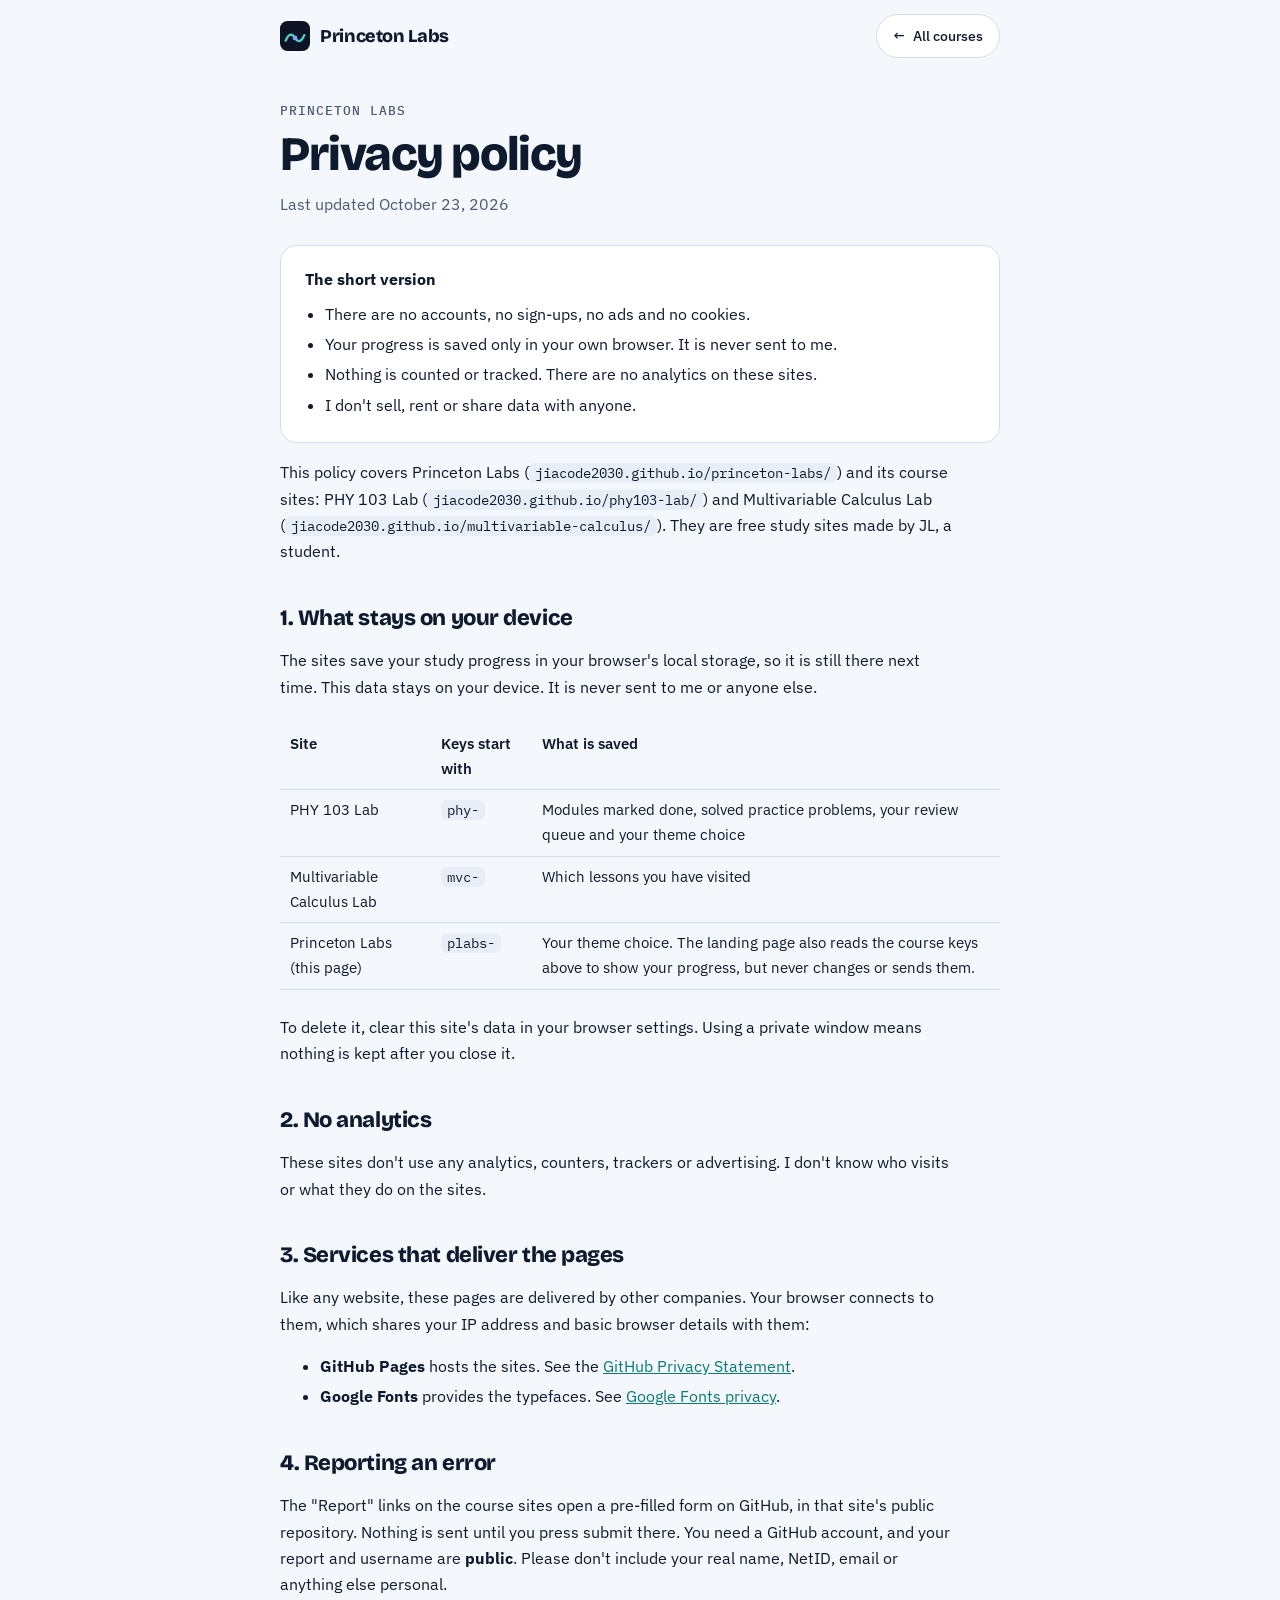
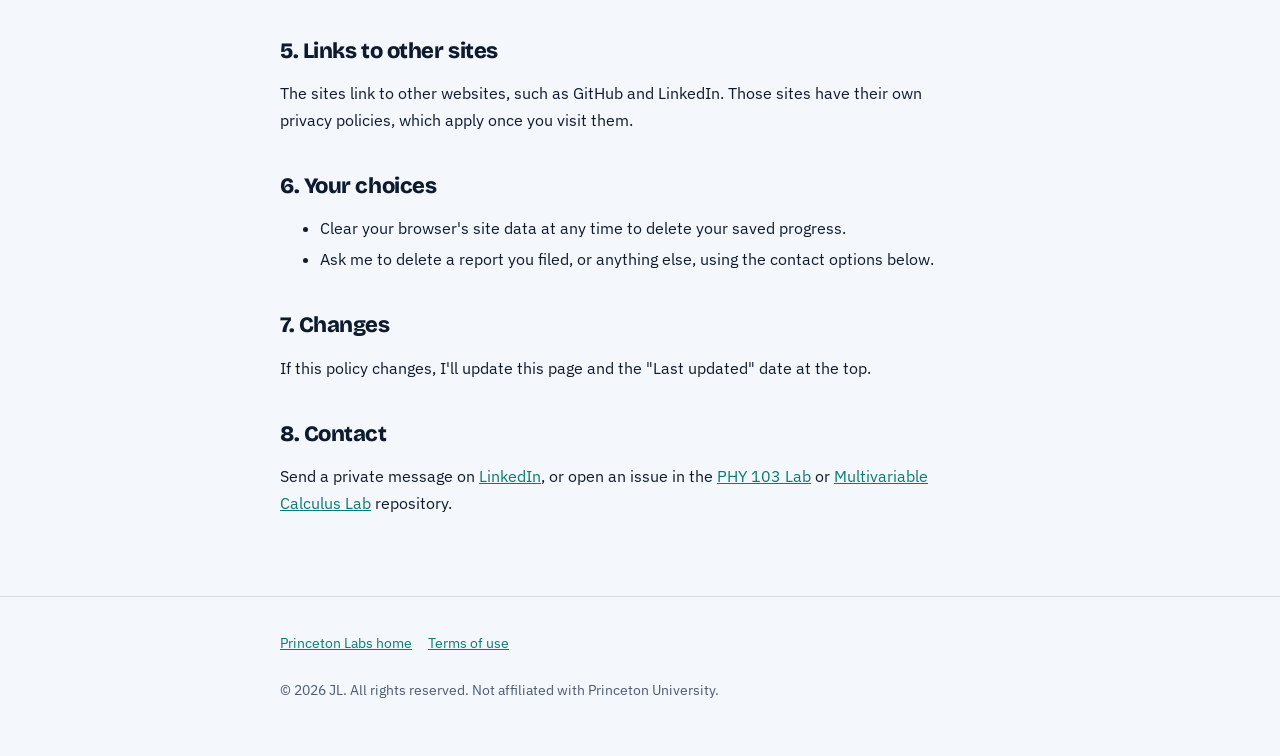
==== privacy.html @ 72dd3900 "Princeton Labs landing page, privacy policy and terms Cards for PHY 103 Lab and Multivariable Calcul" ====
<!doctype html>
<html lang="en">
<head>
<meta charset="utf-8">
<meta name="viewport" content="width=device-width, initial-scale=1">
<title>Privacy policy · Princeton Labs</title>
<meta name="description" content="How Princeton Labs handles your data: no accounts, no cookies, no analytics.">
<link rel="icon" href="data:image/svg+xml,%3Csvg xmlns='http://www.w3.org/2000/svg' viewBox='0 0 32 32'%3E%3Crect width='32' height='32' rx='8' fill='%230B1324'/%3E%3Cpath d='M6 21c3.5-8 7-8 10-3s6.5 5 10-3' fill='none' stroke='%234FD1C5' stroke-width='2.4' stroke-linecap='round'/%3E%3Ccircle cx='16' cy='18' r='2.6' fill='%238B9CFF'/%3E%3C/svg%3E">
<link rel="preconnect" href="https://fonts.googleapis.com">
<link rel="preconnect" href="https://fonts.gstatic.com" crossorigin>
<link rel="stylesheet" href="https://fonts.googleapis.com/css2?family=Bricolage+Grotesque:opsz,wght@12..96,800&family=IBM+Plex+Sans:wght@400;600&family=IBM+Plex+Mono:wght@500&display=swap">
<script>try{var t=localStorage.getItem('plabs-theme');if(t==='light'||t==='dark')document.documentElement.setAttribute('data-theme',t);}catch(e){}</script>
<link rel="stylesheet" href="legal.css">
</head>
<body>
<header class="top"><div class="wrap">
  <a class="brand" href="./" aria-label="Princeton Labs home">
    <svg width="30" height="30" viewBox="0 0 32 32" aria-hidden="true"><rect width="32" height="32" rx="8" fill="#0B1324"/><path d="M6 21c3.5-8 7-8 10-3s6.5 5 10-3" fill="none" stroke="#4FD1C5" stroke-width="2.4" stroke-linecap="round"/><circle cx="16" cy="18" r="2.6" fill="#8B9CFF"/></svg>
    Princeton Labs
  </a>
  <a class="back" href="./">← <span>All courses</span></a>
</div></header>

<main><div class="wrap">
  <p class="eyebrow">Princeton Labs</p>
  <h1>Privacy policy</h1>
  <p class="updated">Last updated October 23, 2026</p>

  <div class="summary">
    <strong>The short version</strong>
    <ul>
      <li>There are no accounts, no sign-ups, no ads and no cookies.</li>
      <li>Your progress is saved only in your own browser. It is never sent to me.</li>
      <li>Nothing is counted or tracked. There are no analytics on these sites.</li>
      <li>I don't sell, rent or share data with anyone.</li>
    </ul>
  </div>

  <p>This policy covers Princeton Labs (<code>jiacode2030.github.io/princeton-labs/</code>) and its course sites: PHY 103 Lab (<code>jiacode2030.github.io/phy103-lab/</code>) and Multivariable Calculus Lab (<code>jiacode2030.github.io/multivariable-calculus/</code>). They are free study sites made by JL, a student.</p>

  <h2>1. What stays on your device</h2>
  <p>The sites save your study progress in your browser's local storage, so it is still there next time. This data stays on your device. It is never sent to me or anyone else.</p>
  <div class="tw"><table>
    <tr><th>Site</th><th>Keys start with</th><th>What is saved</th></tr>
    <tr><td>PHY 103 Lab</td><td><code>phy-</code></td><td>Modules marked done, solved practice problems, your review queue and your theme choice</td></tr>
    <tr><td>Multivariable Calculus Lab</td><td><code>mvc-</code></td><td>Which lessons you have visited</td></tr>
    <tr><td>Princeton Labs (this page)</td><td><code>plabs-</code></td><td>Your theme choice. The landing page also reads the course keys above to show your progress, but never changes or sends them.</td></tr>
  </table></div>
  <p>To delete it, clear this site's data in your browser settings. Using a private window means nothing is kept after you close it.</p>

  <h2>2. No analytics</h2>
  <p>These sites don't use any analytics, counters, trackers or advertising. I don't know who visits or what they do on the sites.</p>

  <h2>3. Services that deliver the pages</h2>
  <p>Like any website, these pages are delivered by other companies. Your browser connects to them, which shares your IP address and basic browser details with them:</p>
  <ul>
    <li><strong>GitHub Pages</strong> hosts the sites. See the <a href="https://docs.github.com/en/site-policy/privacy-policies/github-general-privacy-statement" rel="noopener">GitHub Privacy Statement</a>.</li>
    <li><strong>Google Fonts</strong> provides the typefaces. See <a href="https://developers.google.com/fonts/faq/privacy" rel="noopener">Google Fonts privacy</a>.</li>
  </ul>

  <h2>4. Reporting an error</h2>
  <p>The "Report" links on the course sites open a pre-filled form on GitHub, in that site's public repository. Nothing is sent until you press submit there. You need a GitHub account, and your report and username are <strong>public</strong>. Please don't include your real name, NetID, email or anything else personal.</p>

  <h2>5. Links to other sites</h2>
  <p>The sites link to other websites, such as GitHub and LinkedIn. Those sites have their own privacy policies, which apply once you visit them.</p>

  <h2>6. Your choices</h2>
  <ul>
    <li>Clear your browser's site data at any time to delete your saved progress.</li>
    <li>Ask me to delete a report you filed, or anything else, using the contact options below.</li>
  </ul>

  <h2>7. Changes</h2>
  <p>If this policy changes, I'll update this page and the "Last updated" date at the top.</p>

  <h2>8. Contact</h2>
  <p>Send a private message on <a href="https://www.linkedin.com/in/jiarui-li2030" rel="noopener">LinkedIn</a>, or open an issue in the <a href="https://github.com/jiacode2030/phy103-lab/issues" rel="noopener">PHY 103 Lab</a> or <a href="https://github.com/jiacode2030/multivariable-calculus/issues" rel="noopener">Multivariable Calculus Lab</a> repository.</p>
</div></main>

<footer><div class="wrap">
  <a href="./">Princeton Labs home</a><a href="terms.html">Terms of use</a>
  <p>© 2026 JL. All rights reserved. Not affiliated with Princeton University.</p>
</div></footer>
</body>
</html>
---- legal.css ----
/* Shared styles for privacy.html and terms.html (same tokens as index.html, Princeton Labs colors). */
:root{
  --bg:#F4F7FC; --surface:#FFFFFF; --sunk:#E8EEF7; --ink:#0E1B2E; --muted:#4A5B73; --line:#D4DEEB;
  --brand:#0B7A75; --focus:#0B7A75;
  --f-display:"Bricolage Grotesque","Avenir Next",system-ui,sans-serif;
  --f-body:"IBM Plex Sans",system-ui,-apple-system,"Segoe UI",sans-serif;
  --f-mono:"IBM Plex Mono",ui-monospace,"SF Mono",Menlo,monospace;
  color-scheme:light;
}
@media (prefers-color-scheme: dark){
  :root:not([data-theme="light"]){
    --bg:#0A1220; --surface:#101A2C; --sunk:#16223A; --ink:#E4ECF7; --muted:#9AACC5; --line:#22324D;
    --brand:#4FD1C5; --focus:#6EE0D5; color-scheme:dark;
  }
}
:root[data-theme="dark"]{
  --bg:#0A1220; --surface:#101A2C; --sunk:#16223A; --ink:#E4ECF7; --muted:#9AACC5; --line:#22324D;
  --brand:#4FD1C5; --focus:#6EE0D5; color-scheme:dark;
}
*,*::before,*::after{box-sizing:border-box}
html{-webkit-text-size-adjust:100%}
body{margin:0;background:var(--bg);color:var(--ink);font:16px/1.65 var(--f-body);overflow-x:hidden}
:focus-visible{outline:3px solid var(--focus);outline-offset:3px;border-radius:6px}
.wrap{max-width:760px;margin:0 auto;padding:0 20px}
.top .wrap{display:flex;align-items:center;justify-content:space-between;gap:12px;min-height:72px}
.brand{display:flex;align-items:center;gap:10px;font:800 18px/1 var(--f-display);letter-spacing:-.02em;text-decoration:none;color:inherit;min-height:44px}
.back{display:inline-flex;align-items:center;gap:8px;min-height:44px;padding:0 16px;border:1px solid var(--line);border-radius:999px;background:var(--surface);color:var(--ink);font:500 14px/1 var(--f-body);text-decoration:none}
.back:hover{border-color:var(--brand)}
main{padding:32px 0 64px}
.eyebrow{font:500 12.5px/1 var(--f-mono);letter-spacing:.08em;text-transform:uppercase;color:var(--muted);margin:0 0 12px}
h1{font:800 clamp(34px,6vw,48px)/1.05 var(--f-display);letter-spacing:-.03em;margin:0 0 12px}
h2{font:800 22px/1.2 var(--f-display);letter-spacing:-.02em;margin:40px 0 8px}
.updated{color:var(--muted);margin:0 0 28px}
.summary{background:var(--surface);border:1px solid var(--line);border-radius:16px;padding:20px 24px;margin:0 0 8px}
.summary ul{margin:8px 0 0;padding-left:20px}
p,li{max-width:68ch}
li{margin:4px 0}
a{color:var(--brand)}
code{font:14px var(--f-mono);background:var(--sunk);padding:1px 6px;border-radius:6px}
table{border-collapse:collapse;width:100%;font-size:15px;margin:8px 0}
th,td{text-align:left;padding:8px 10px;border-bottom:1px solid var(--line);vertical-align:top}
th{font-weight:600}
.tw{overflow-x:auto}
footer{border-top:1px solid var(--line);padding:24px 0 40px;color:var(--muted);font-size:14px}
footer a{display:inline-flex;align-items:center;min-height:44px;margin-right:16px}
@media (max-width:560px){.wrap{padding:0 16px}.back span{display:none}}
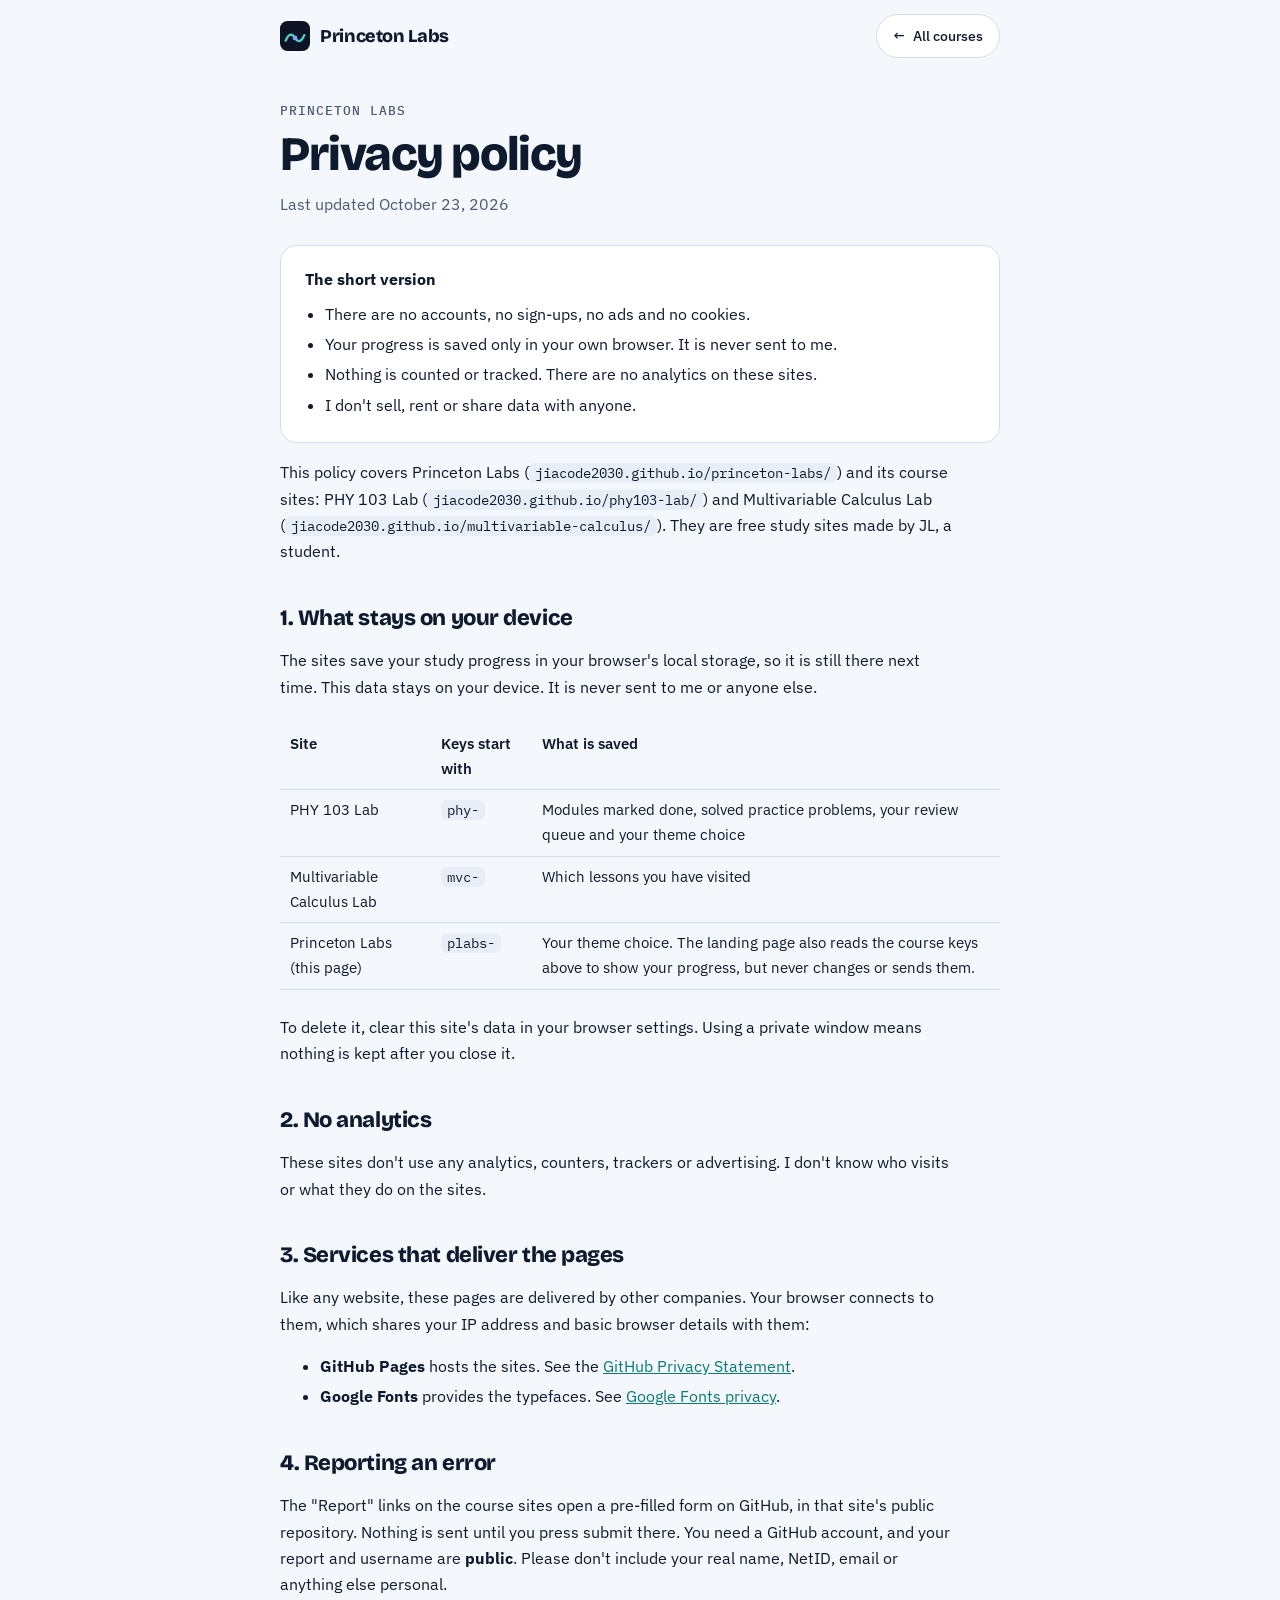
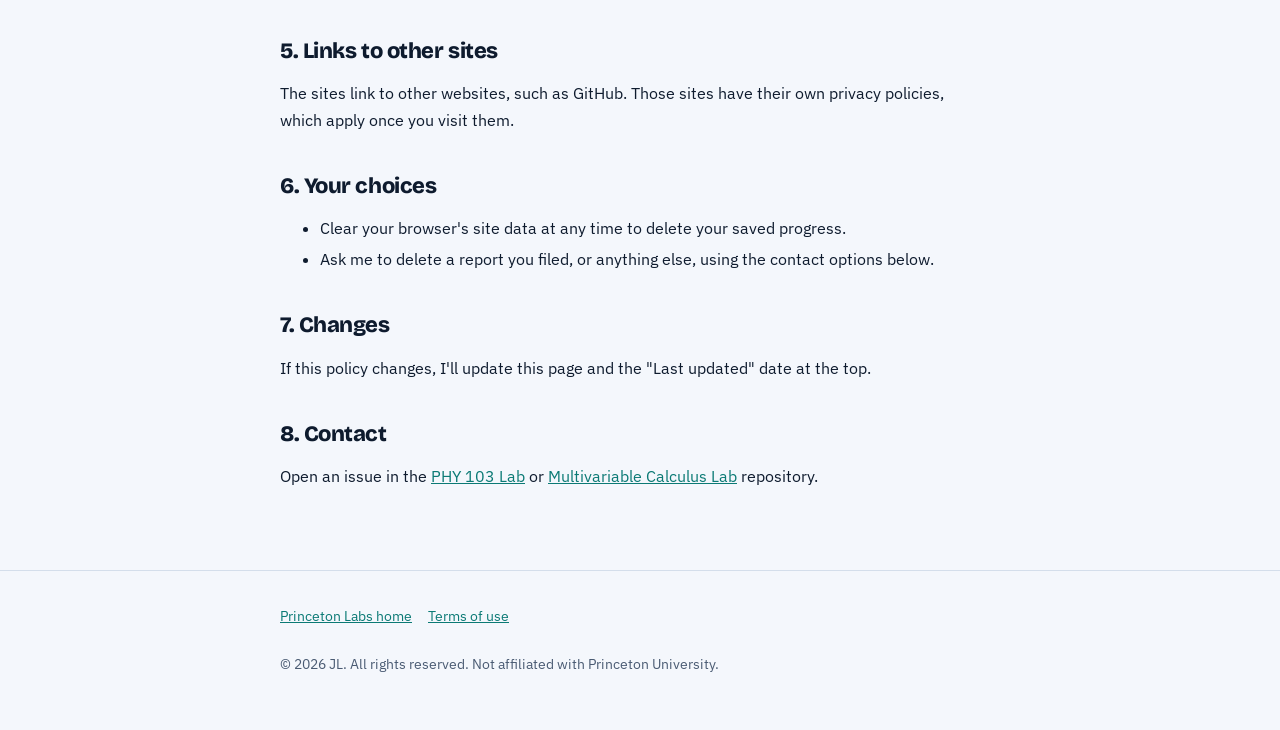
==== commit af301a2c: "Remove credit line and LinkedIn; contact via GitHub issues Footer keeps copyright, last updated and " ====
--- a/privacy.html
+++ b/privacy.html
@@ -62,7 +62,7 @@
   <p>The "Report" links on the course sites open a pre-filled form on GitHub, in that site's public repository. Nothing is sent until you press submit there. You need a GitHub account, and your report and username are <strong>public</strong>. Please don't include your real name, NetID, email or anything else personal.</p>
 
   <h2>5. Links to other sites</h2>
-  <p>The sites link to other websites, such as GitHub and LinkedIn. Those sites have their own privacy policies, which apply once you visit them.</p>
+  <p>The sites link to other websites, such as GitHub. Those sites have their own privacy policies, which apply once you visit them.</p>
 
   <h2>6. Your choices</h2>
   <ul>
@@ -74,7 +74,7 @@
   <p>If this policy changes, I'll update this page and the "Last updated" date at the top.</p>
 
   <h2>8. Contact</h2>
-  <p>Send a private message on <a href="https://www.linkedin.com/in/jiarui-li2030" rel="noopener">LinkedIn</a>, or open an issue in the <a href="https://github.com/jiacode2030/phy103-lab/issues" rel="noopener">PHY 103 Lab</a> or <a href="https://github.com/jiacode2030/multivariable-calculus/issues" rel="noopener">Multivariable Calculus Lab</a> repository.</p>
+  <p>Open an issue in the <a href="https://github.com/jiacode2030/phy103-lab/issues" rel="noopener">PHY 103 Lab</a> or <a href="https://github.com/jiacode2030/multivariable-calculus/issues" rel="noopener">Multivariable Calculus Lab</a> repository.</p>
 </div></main>
 
 <footer><div class="wrap">
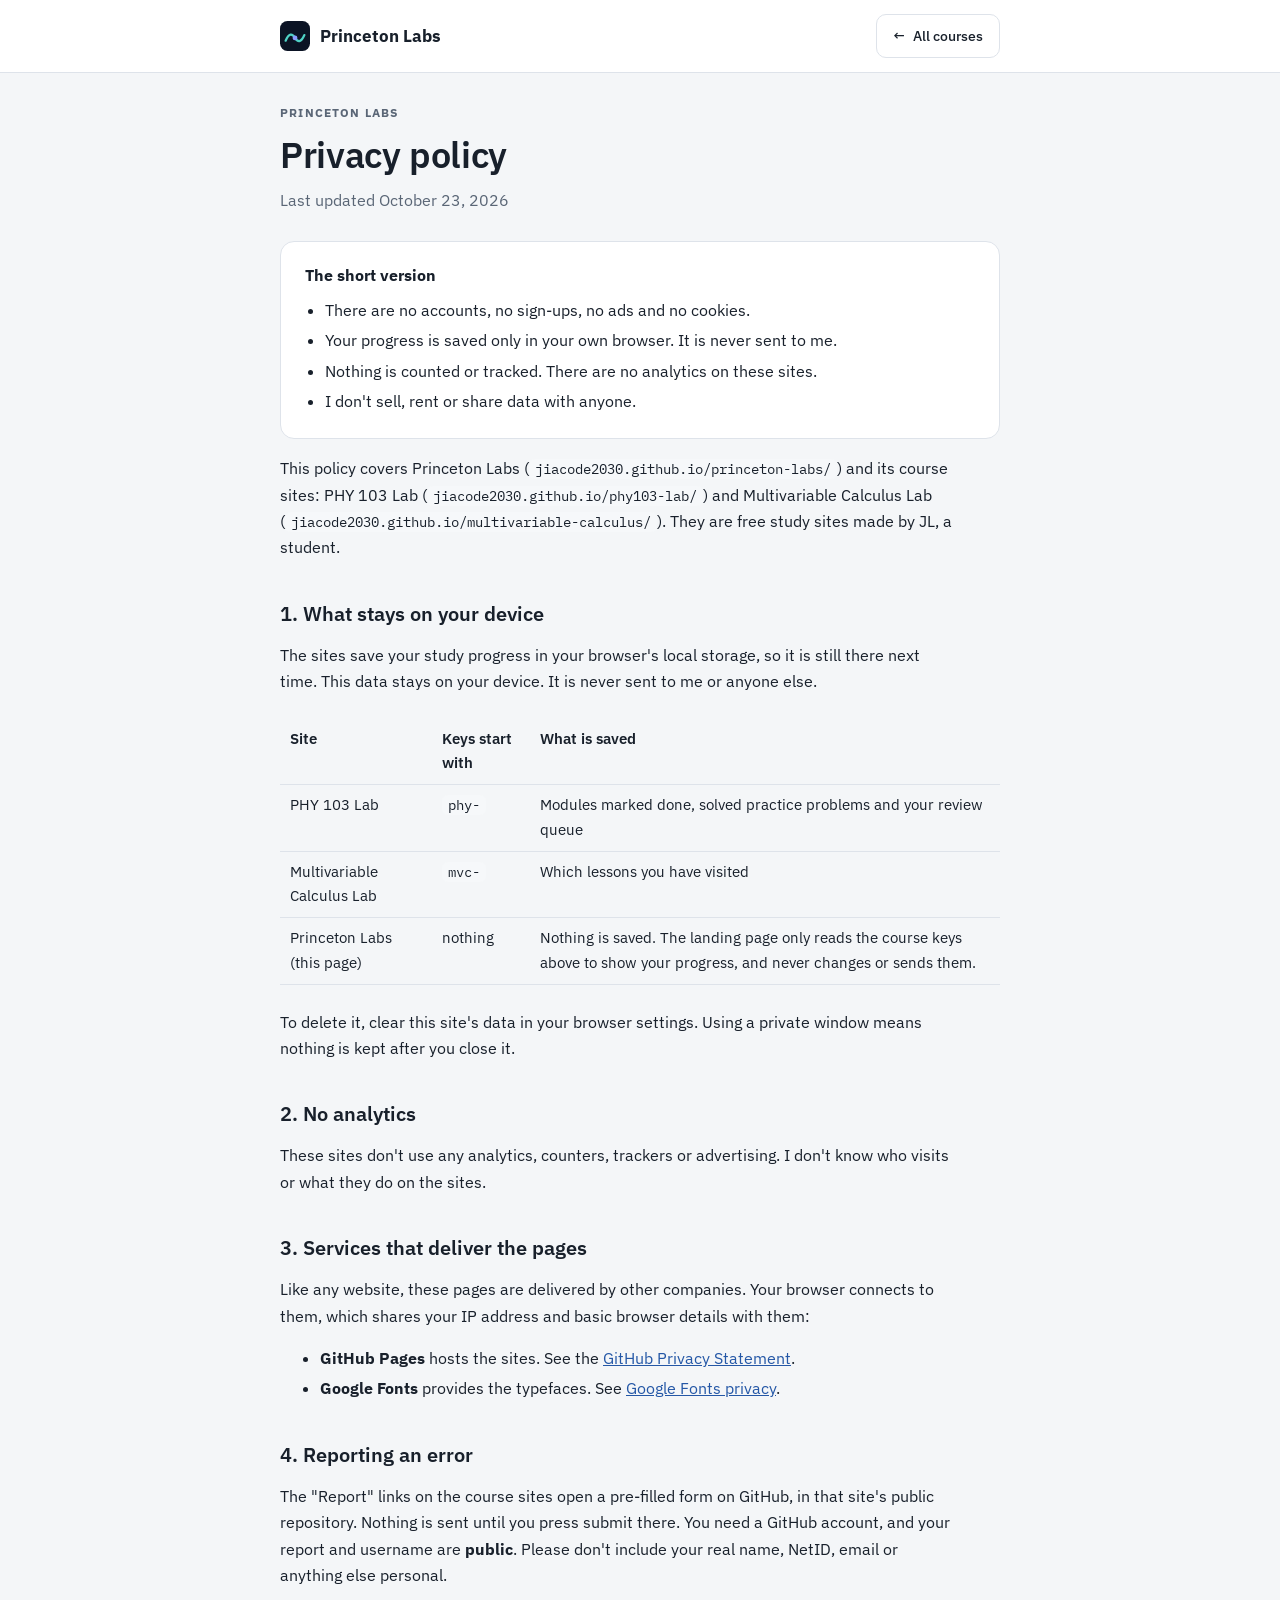
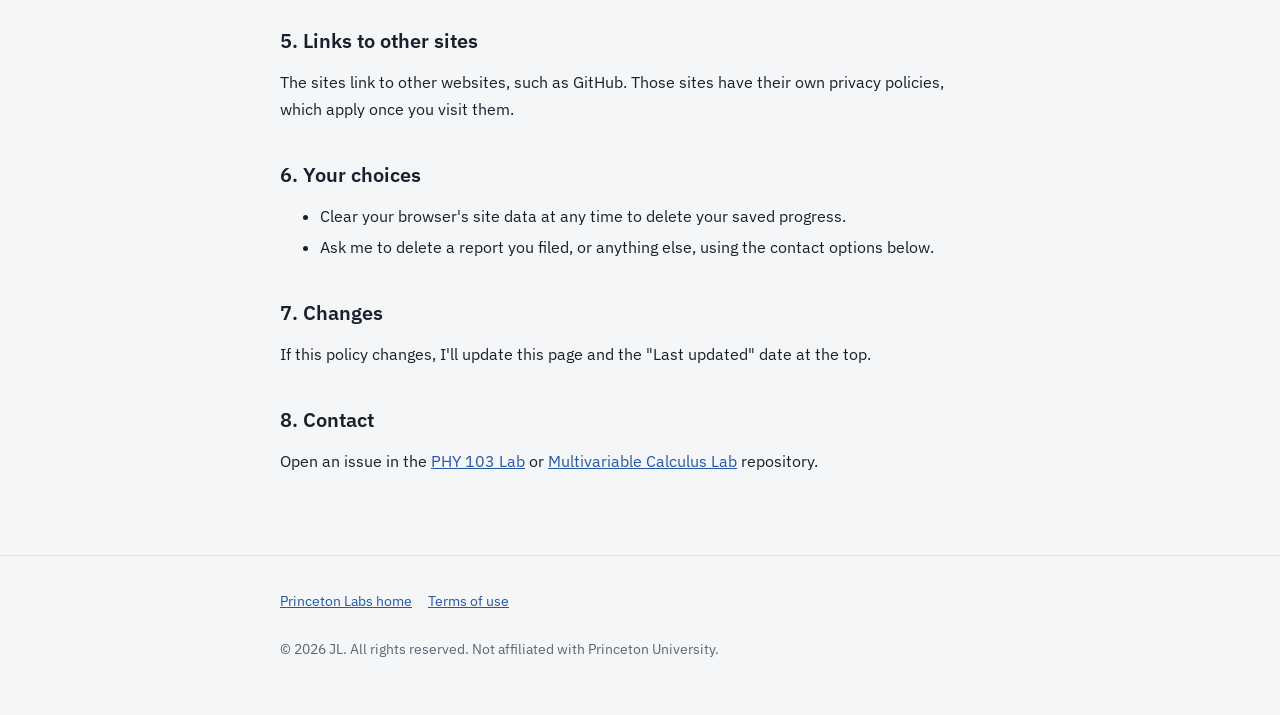
==== commit a538f1a5: "Match the Multivariable Calculus Lab look; plain credit Light only, IBM Plex / STIX fonts, one blue " ====
--- a/privacy.html
+++ b/privacy.html
@@ -8,8 +8,7 @@
 <link rel="icon" href="data:image/svg+xml,%3Csvg xmlns='http://www.w3.org/2000/svg' viewBox='0 0 32 32'%3E%3Crect width='32' height='32' rx='8' fill='%230B1324'/%3E%3Cpath d='M6 21c3.5-8 7-8 10-3s6.5 5 10-3' fill='none' stroke='%234FD1C5' stroke-width='2.4' stroke-linecap='round'/%3E%3Ccircle cx='16' cy='18' r='2.6' fill='%238B9CFF'/%3E%3C/svg%3E">
 <link rel="preconnect" href="https://fonts.googleapis.com">
 <link rel="preconnect" href="https://fonts.gstatic.com" crossorigin>
-<link rel="stylesheet" href="https://fonts.googleapis.com/css2?family=Bricolage+Grotesque:opsz,wght@12..96,800&family=IBM+Plex+Sans:wght@400;600&family=IBM+Plex+Mono:wght@500&display=swap">
-<script>try{var t=localStorage.getItem('plabs-theme');if(t==='light'||t==='dark')document.documentElement.setAttribute('data-theme',t);}catch(e){}</script>
+<link rel="stylesheet" href="https://fonts.googleapis.com/css2?family=IBM+Plex+Sans:wght@400;600;700&family=IBM+Plex+Mono:wght@500&display=swap">
 <link rel="stylesheet" href="legal.css">
 </head>
 <body>
@@ -42,9 +41,9 @@
   <p>The sites save your study progress in your browser's local storage, so it is still there next time. This data stays on your device. It is never sent to me or anyone else.</p>
   <div class="tw"><table>
     <tr><th>Site</th><th>Keys start with</th><th>What is saved</th></tr>
-    <tr><td>PHY 103 Lab</td><td><code>phy-</code></td><td>Modules marked done, solved practice problems, your review queue and your theme choice</td></tr>
+    <tr><td>PHY 103 Lab</td><td><code>phy-</code></td><td>Modules marked done, solved practice problems and your review queue</td></tr>
     <tr><td>Multivariable Calculus Lab</td><td><code>mvc-</code></td><td>Which lessons you have visited</td></tr>
-    <tr><td>Princeton Labs (this page)</td><td><code>plabs-</code></td><td>Your theme choice. The landing page also reads the course keys above to show your progress, but never changes or sends them.</td></tr>
+    <tr><td>Princeton Labs (this page)</td><td>nothing</td><td>Nothing is saved. The landing page only reads the course keys above to show your progress, and never changes or sends them.</td></tr>
   </table></div>
   <p>To delete it, clear this site's data in your browser settings. Using a private window means nothing is kept after you close it.</p>
 
--- a/legal.css
+++ b/legal.css
@@ -1,37 +1,28 @@
-/* Shared styles for privacy.html and terms.html (same tokens as index.html, Princeton Labs colors). */
+/* Shared styles for privacy.html and terms.html (same tokens as index.html: the Multivariable Calculus Lab look, light only). */
 :root{
-  --bg:#F4F7FC; --surface:#FFFFFF; --sunk:#E8EEF7; --ink:#0E1B2E; --muted:#4A5B73; --line:#D4DEEB;
-  --brand:#0B7A75; --focus:#0B7A75;
-  --f-display:"Bricolage Grotesque","Avenir Next",system-ui,sans-serif;
-  --f-body:"IBM Plex Sans",system-ui,-apple-system,"Segoe UI",sans-serif;
-  --f-mono:"IBM Plex Mono",ui-monospace,"SF Mono",Menlo,monospace;
+  --bg:#F4F6F8; --surface:#FFFFFF; --sunk:#F6F8FA; --ink:#18202B; --muted:#5A6676; --line:#DEE3EA;
+  --brand:#2457A6; --focus:#2457A6;
+  --f-display:"IBM Plex Sans","Segoe UI",system-ui,sans-serif;
+  --f-body:"IBM Plex Sans","Segoe UI",system-ui,sans-serif;
+  --f-mono:"IBM Plex Mono",ui-monospace,Menlo,monospace;
   color-scheme:light;
-}
-@media (prefers-color-scheme: dark){
-  :root:not([data-theme="light"]){
-    --bg:#0A1220; --surface:#101A2C; --sunk:#16223A; --ink:#E4ECF7; --muted:#9AACC5; --line:#22324D;
-    --brand:#4FD1C5; --focus:#6EE0D5; color-scheme:dark;
-  }
-}
-:root[data-theme="dark"]{
-  --bg:#0A1220; --surface:#101A2C; --sunk:#16223A; --ink:#E4ECF7; --muted:#9AACC5; --line:#22324D;
-  --brand:#4FD1C5; --focus:#6EE0D5; color-scheme:dark;
 }
 *,*::before,*::after{box-sizing:border-box}
 html{-webkit-text-size-adjust:100%}
 body{margin:0;background:var(--bg);color:var(--ink);font:16px/1.65 var(--f-body);overflow-x:hidden}
 :focus-visible{outline:3px solid var(--focus);outline-offset:3px;border-radius:6px}
 .wrap{max-width:760px;margin:0 auto;padding:0 20px}
+.top{background:var(--surface);border-bottom:1px solid var(--line)}
 .top .wrap{display:flex;align-items:center;justify-content:space-between;gap:12px;min-height:72px}
-.brand{display:flex;align-items:center;gap:10px;font:800 18px/1 var(--f-display);letter-spacing:-.02em;text-decoration:none;color:inherit;min-height:44px}
-.back{display:inline-flex;align-items:center;gap:8px;min-height:44px;padding:0 16px;border:1px solid var(--line);border-radius:999px;background:var(--surface);color:var(--ink);font:500 14px/1 var(--f-body);text-decoration:none}
+.brand{display:flex;align-items:center;gap:10px;font:700 17px/1 var(--f-display);text-decoration:none;color:inherit;min-height:44px}
+.back{display:inline-flex;align-items:center;gap:8px;min-height:44px;padding:0 16px;border:1px solid var(--line);border-radius:10px;background:var(--surface);color:var(--ink);font:500 14px/1 var(--f-body);text-decoration:none}
 .back:hover{border-color:var(--brand)}
 main{padding:32px 0 64px}
-.eyebrow{font:500 12.5px/1 var(--f-mono);letter-spacing:.08em;text-transform:uppercase;color:var(--muted);margin:0 0 12px}
-h1{font:800 clamp(34px,6vw,48px)/1.05 var(--f-display);letter-spacing:-.03em;margin:0 0 12px}
-h2{font:800 22px/1.2 var(--f-display);letter-spacing:-.02em;margin:40px 0 8px}
+.eyebrow{font:700 .74rem/1.4 var(--f-body);letter-spacing:.1em;text-transform:uppercase;color:var(--muted);margin:0 0 12px}
+h1{font:600 clamp(28px,4vw,36px)/1.15 var(--f-display);letter-spacing:-.01em;margin:0 0 12px}
+h2{font:600 20px/1.25 var(--f-display);margin:40px 0 8px}
 .updated{color:var(--muted);margin:0 0 28px}
-.summary{background:var(--surface);border:1px solid var(--line);border-radius:16px;padding:20px 24px;margin:0 0 8px}
+.summary{background:var(--surface);border:1px solid var(--line);border-radius:14px;padding:20px 24px;margin:0 0 8px}
 .summary ul{margin:8px 0 0;padding-left:20px}
 p,li{max-width:68ch}
 li{margin:4px 0}
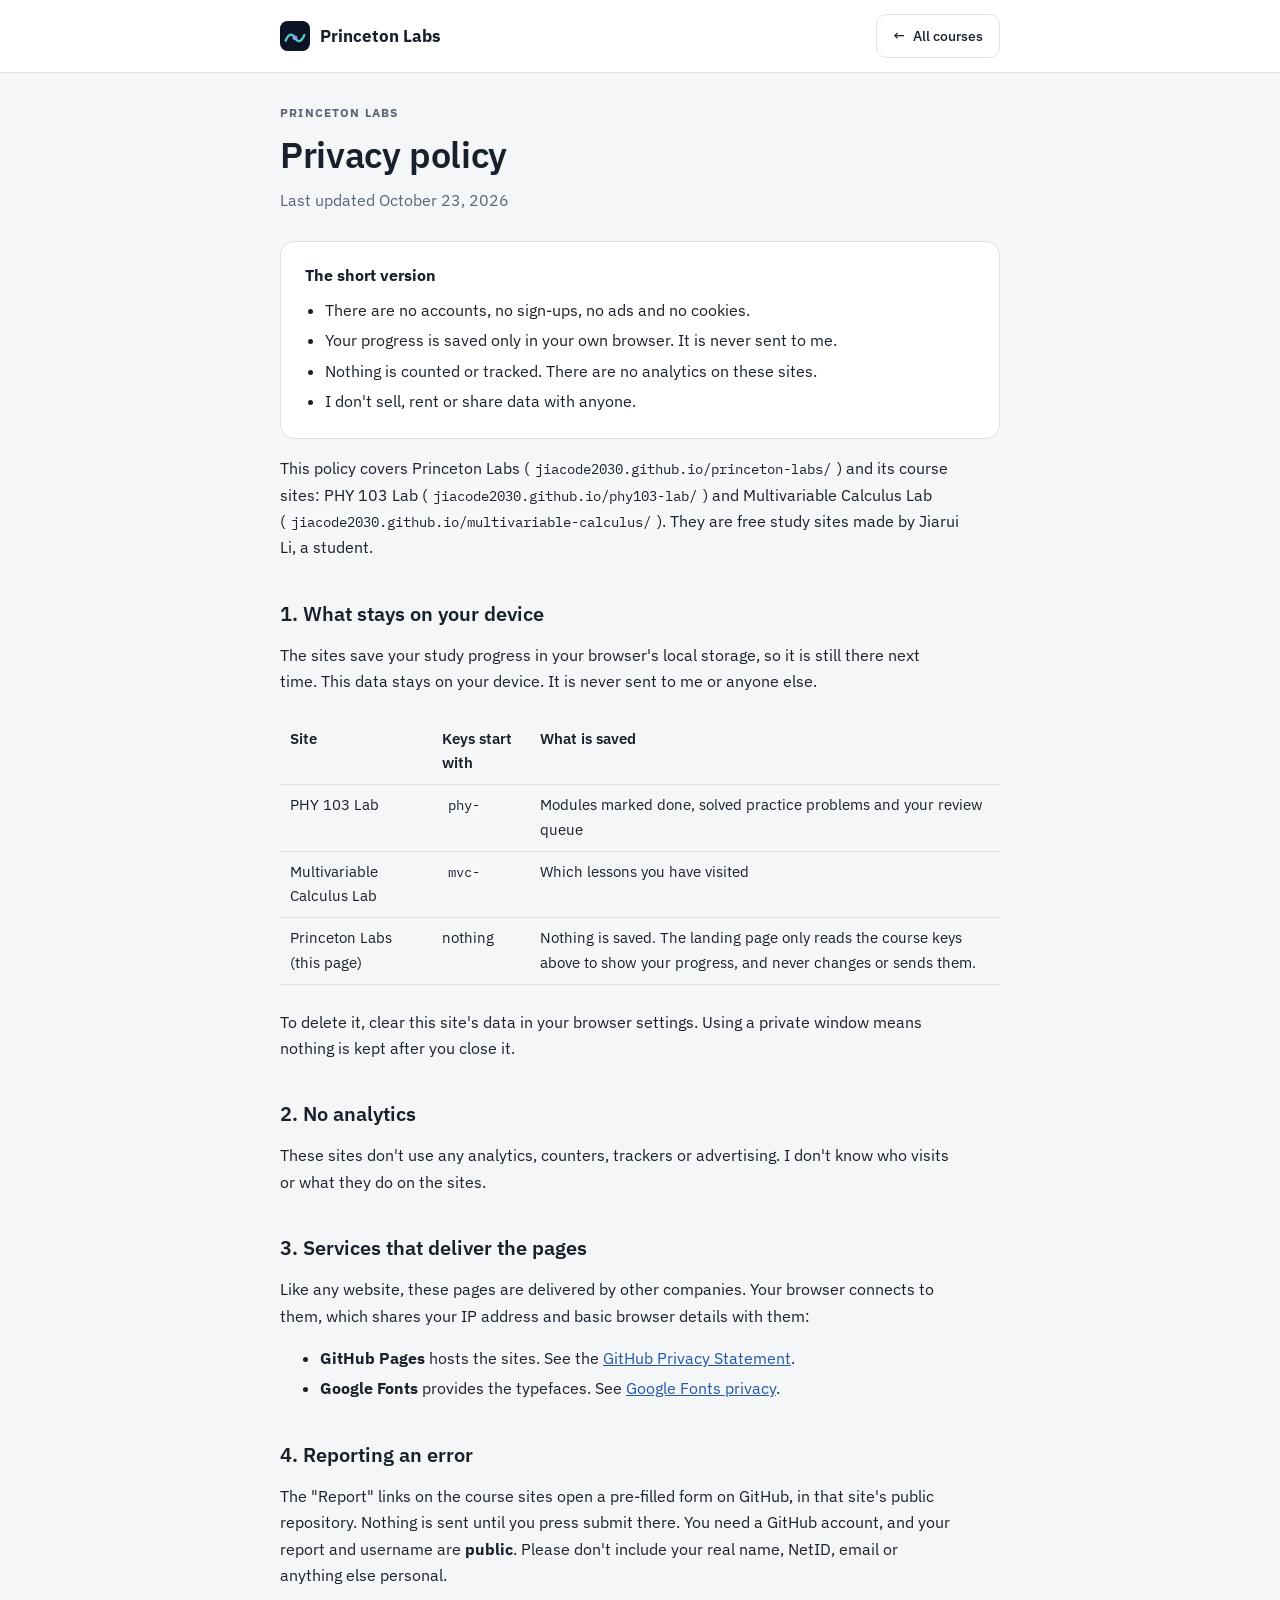
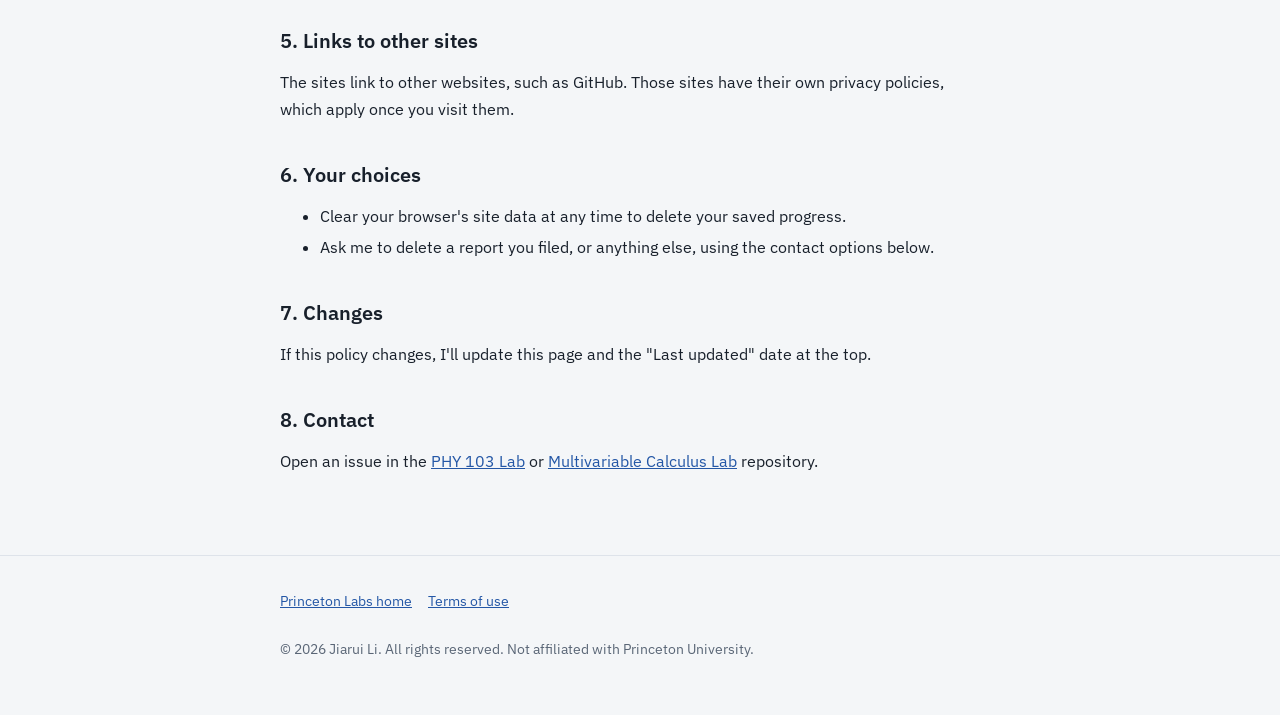
==== commit 3900574a: "Credit line: Built by Jiarui Li · Princeton Class of 2030 · a student project Use the full name in t" ====
--- a/privacy.html
+++ b/privacy.html
@@ -35,7 +35,7 @@
     </ul>
   </div>
 
-  <p>This policy covers Princeton Labs (<code>jiacode2030.github.io/princeton-labs/</code>) and its course sites: PHY 103 Lab (<code>jiacode2030.github.io/phy103-lab/</code>) and Multivariable Calculus Lab (<code>jiacode2030.github.io/multivariable-calculus/</code>). They are free study sites made by JL, a student.</p>
+  <p>This policy covers Princeton Labs (<code>jiacode2030.github.io/princeton-labs/</code>) and its course sites: PHY 103 Lab (<code>jiacode2030.github.io/phy103-lab/</code>) and Multivariable Calculus Lab (<code>jiacode2030.github.io/multivariable-calculus/</code>). They are free study sites made by Jiarui Li, a student.</p>
 
   <h2>1. What stays on your device</h2>
   <p>The sites save your study progress in your browser's local storage, so it is still there next time. This data stays on your device. It is never sent to me or anyone else.</p>
@@ -78,7 +78,7 @@
 
 <footer><div class="wrap">
   <a href="./">Princeton Labs home</a><a href="terms.html">Terms of use</a>
-  <p>© 2026 JL. All rights reserved. Not affiliated with Princeton University.</p>
+  <p>© 2026 Jiarui Li. All rights reserved. Not affiliated with Princeton University.</p>
 </div></footer>
 </body>
 </html>
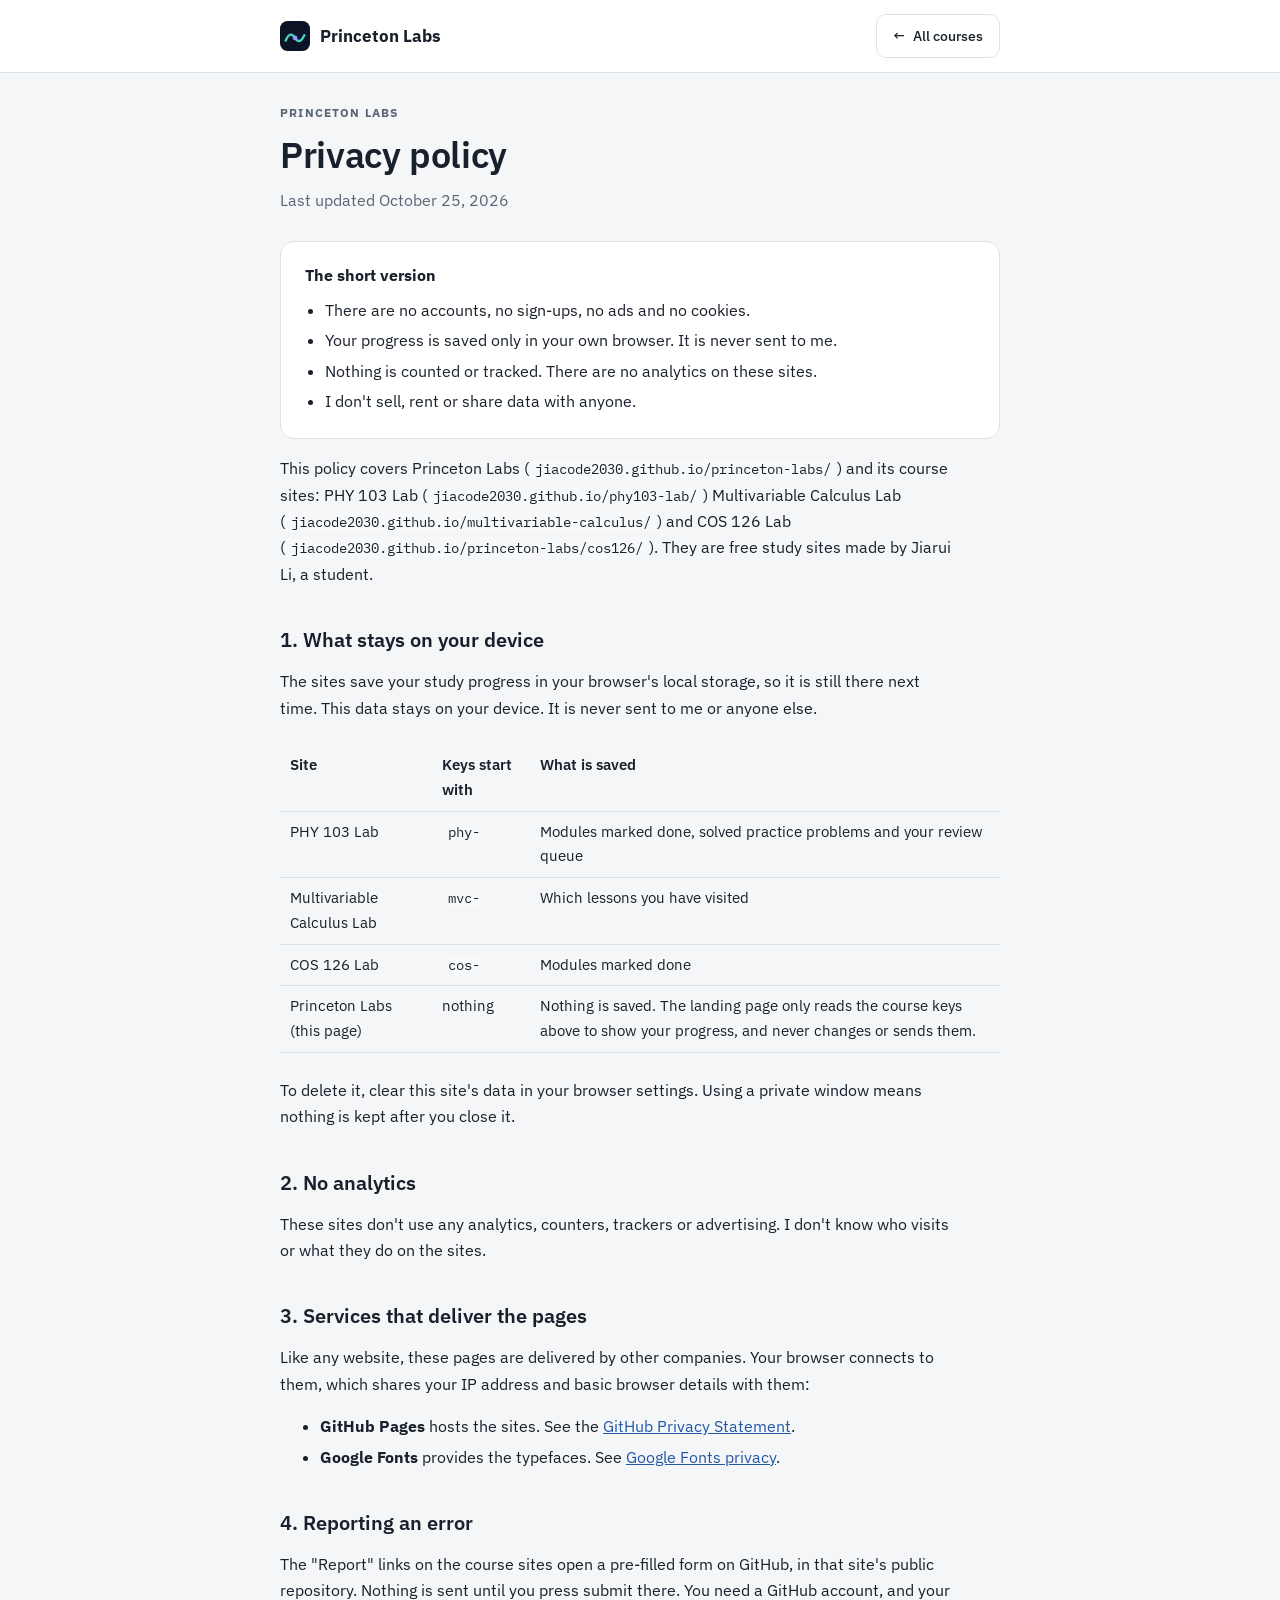
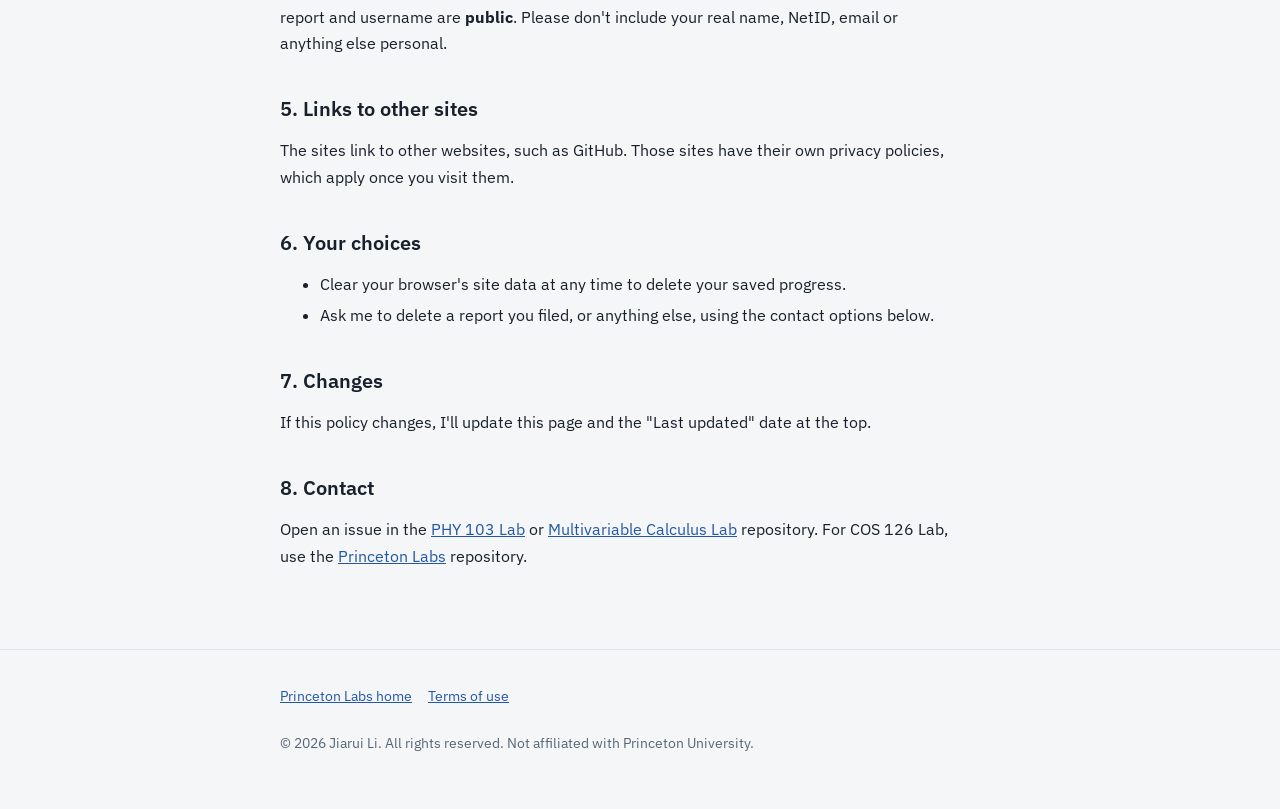
==== commit 95e71602: "Add COS 126 Lab: a module per lecture with step-through demos and quizzes Adds cos126/ (index.html e" ====
--- a/privacy.html
+++ b/privacy.html
@@ -23,7 +23,7 @@
 <main><div class="wrap">
   <p class="eyebrow">Princeton Labs</p>
   <h1>Privacy policy</h1>
-  <p class="updated">Last updated October 23, 2026</p>
+  <p class="updated">Last updated October 25, 2026</p>
 
   <div class="summary">
     <strong>The short version</strong>
@@ -35,7 +35,7 @@
     </ul>
   </div>
 
-  <p>This policy covers Princeton Labs (<code>jiacode2030.github.io/princeton-labs/</code>) and its course sites: PHY 103 Lab (<code>jiacode2030.github.io/phy103-lab/</code>) and Multivariable Calculus Lab (<code>jiacode2030.github.io/multivariable-calculus/</code>). They are free study sites made by Jiarui Li, a student.</p>
+  <p>This policy covers Princeton Labs (<code>jiacode2030.github.io/princeton-labs/</code>) and its course sites: PHY 103 Lab (<code>jiacode2030.github.io/phy103-lab/</code>) Multivariable Calculus Lab (<code>jiacode2030.github.io/multivariable-calculus/</code>) and COS 126 Lab (<code>jiacode2030.github.io/princeton-labs/cos126/</code>). They are free study sites made by Jiarui Li, a student.</p>
 
   <h2>1. What stays on your device</h2>
   <p>The sites save your study progress in your browser's local storage, so it is still there next time. This data stays on your device. It is never sent to me or anyone else.</p>
@@ -43,6 +43,7 @@
     <tr><th>Site</th><th>Keys start with</th><th>What is saved</th></tr>
     <tr><td>PHY 103 Lab</td><td><code>phy-</code></td><td>Modules marked done, solved practice problems and your review queue</td></tr>
     <tr><td>Multivariable Calculus Lab</td><td><code>mvc-</code></td><td>Which lessons you have visited</td></tr>
+    <tr><td>COS 126 Lab</td><td><code>cos-</code></td><td>Modules marked done</td></tr>
     <tr><td>Princeton Labs (this page)</td><td>nothing</td><td>Nothing is saved. The landing page only reads the course keys above to show your progress, and never changes or sends them.</td></tr>
   </table></div>
   <p>To delete it, clear this site's data in your browser settings. Using a private window means nothing is kept after you close it.</p>
@@ -73,7 +74,7 @@
   <p>If this policy changes, I'll update this page and the "Last updated" date at the top.</p>
 
   <h2>8. Contact</h2>
-  <p>Open an issue in the <a href="https://github.com/jiacode2030/phy103-lab/issues" rel="noopener">PHY 103 Lab</a> or <a href="https://github.com/jiacode2030/multivariable-calculus/issues" rel="noopener">Multivariable Calculus Lab</a> repository.</p>
+  <p>Open an issue in the <a href="https://github.com/jiacode2030/phy103-lab/issues" rel="noopener">PHY 103 Lab</a> or <a href="https://github.com/jiacode2030/multivariable-calculus/issues" rel="noopener">Multivariable Calculus Lab</a> repository. For COS 126 Lab, use the <a href="https://github.com/jiacode2030/princeton-labs/issues" rel="noopener">Princeton Labs</a> repository.</p>
 </div></main>
 
 <footer><div class="wrap">
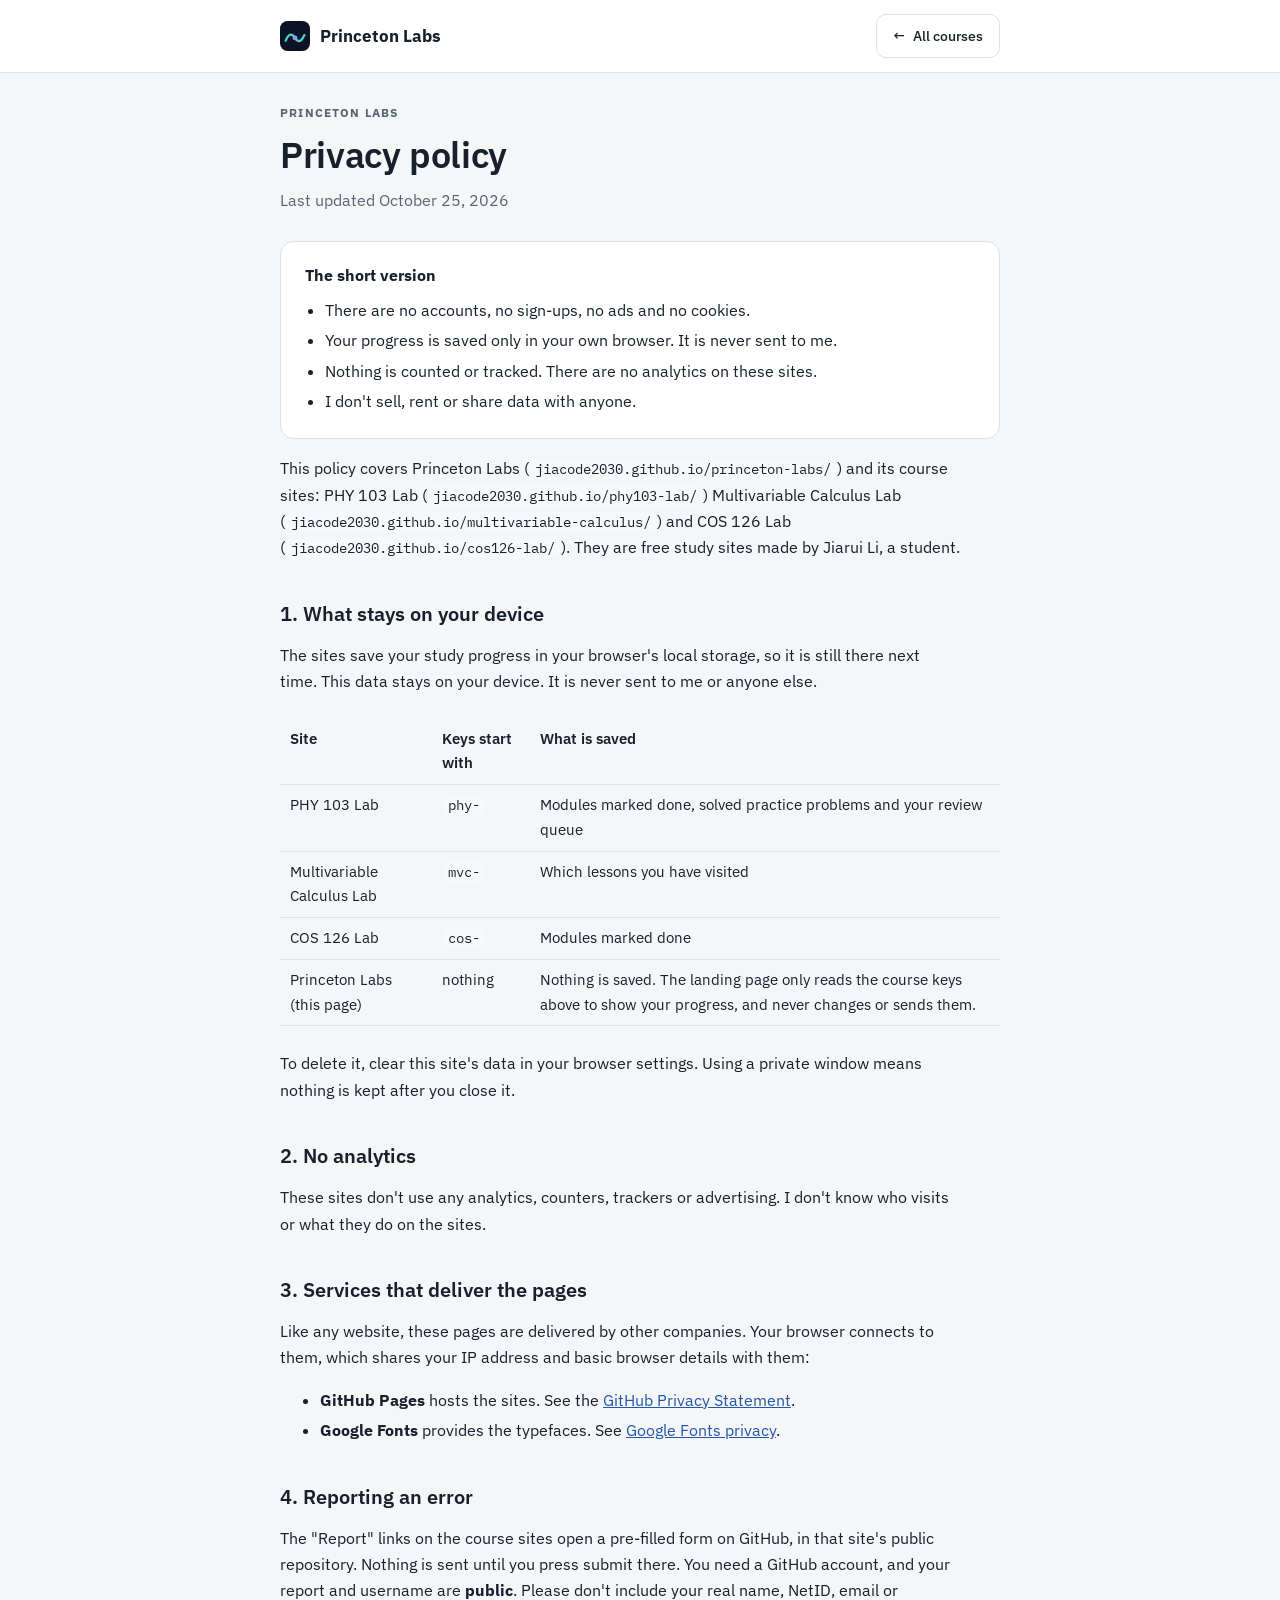
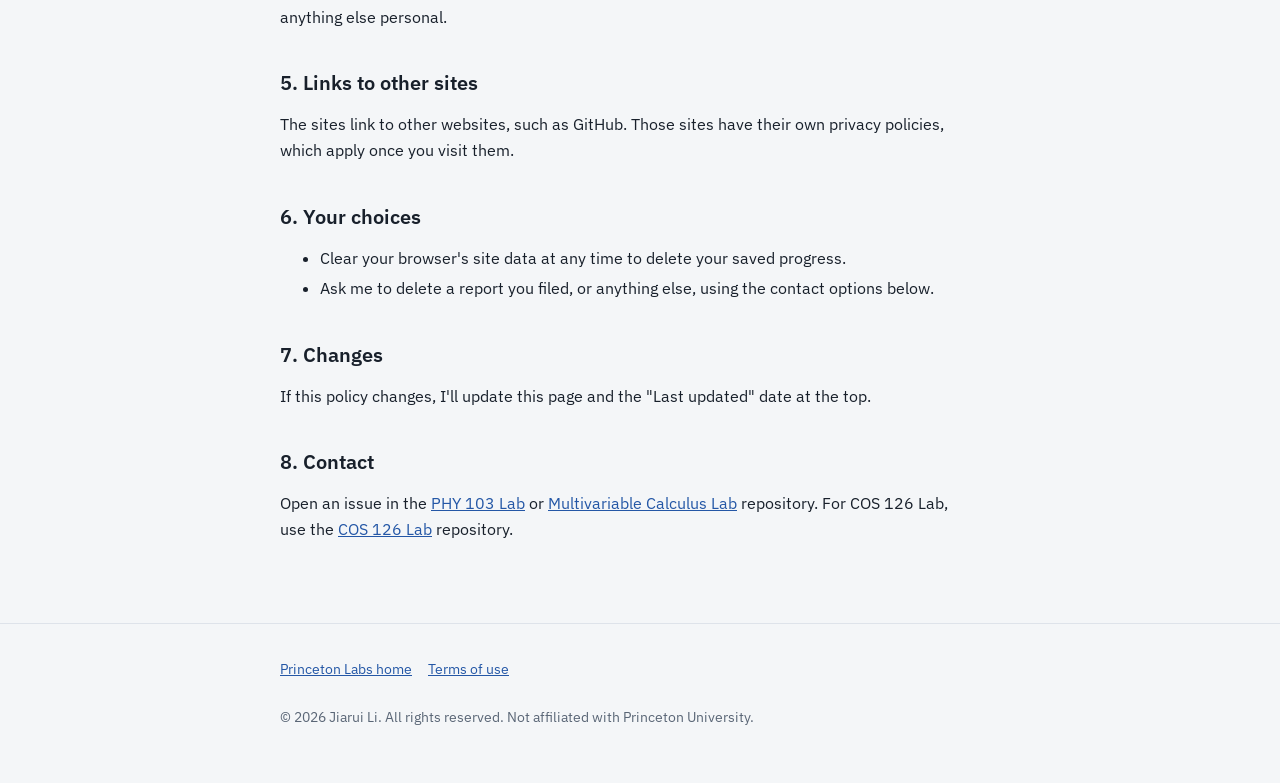
==== commit f3687214: "Point the COS 126 card at its own repo, cos126-lab The site moved to jiacode2030/cos126-lab. The car" ====
--- a/privacy.html
+++ b/privacy.html
@@ -35,7 +35,7 @@
     </ul>
   </div>
 
-  <p>This policy covers Princeton Labs (<code>jiacode2030.github.io/princeton-labs/</code>) and its course sites: PHY 103 Lab (<code>jiacode2030.github.io/phy103-lab/</code>) Multivariable Calculus Lab (<code>jiacode2030.github.io/multivariable-calculus/</code>) and COS 126 Lab (<code>jiacode2030.github.io/princeton-labs/cos126/</code>). They are free study sites made by Jiarui Li, a student.</p>
+  <p>This policy covers Princeton Labs (<code>jiacode2030.github.io/princeton-labs/</code>) and its course sites: PHY 103 Lab (<code>jiacode2030.github.io/phy103-lab/</code>) Multivariable Calculus Lab (<code>jiacode2030.github.io/multivariable-calculus/</code>) and COS 126 Lab (<code>jiacode2030.github.io/cos126-lab/</code>). They are free study sites made by Jiarui Li, a student.</p>
 
   <h2>1. What stays on your device</h2>
   <p>The sites save your study progress in your browser's local storage, so it is still there next time. This data stays on your device. It is never sent to me or anyone else.</p>
@@ -74,7 +74,7 @@
   <p>If this policy changes, I'll update this page and the "Last updated" date at the top.</p>
 
   <h2>8. Contact</h2>
-  <p>Open an issue in the <a href="https://github.com/jiacode2030/phy103-lab/issues" rel="noopener">PHY 103 Lab</a> or <a href="https://github.com/jiacode2030/multivariable-calculus/issues" rel="noopener">Multivariable Calculus Lab</a> repository. For COS 126 Lab, use the <a href="https://github.com/jiacode2030/princeton-labs/issues" rel="noopener">Princeton Labs</a> repository.</p>
+  <p>Open an issue in the <a href="https://github.com/jiacode2030/phy103-lab/issues" rel="noopener">PHY 103 Lab</a> or <a href="https://github.com/jiacode2030/multivariable-calculus/issues" rel="noopener">Multivariable Calculus Lab</a> repository. For COS 126 Lab, use the <a href="https://github.com/jiacode2030/cos126-lab/issues" rel="noopener">COS 126 Lab</a> repository.</p>
 </div></main>
 
 <footer><div class="wrap">
